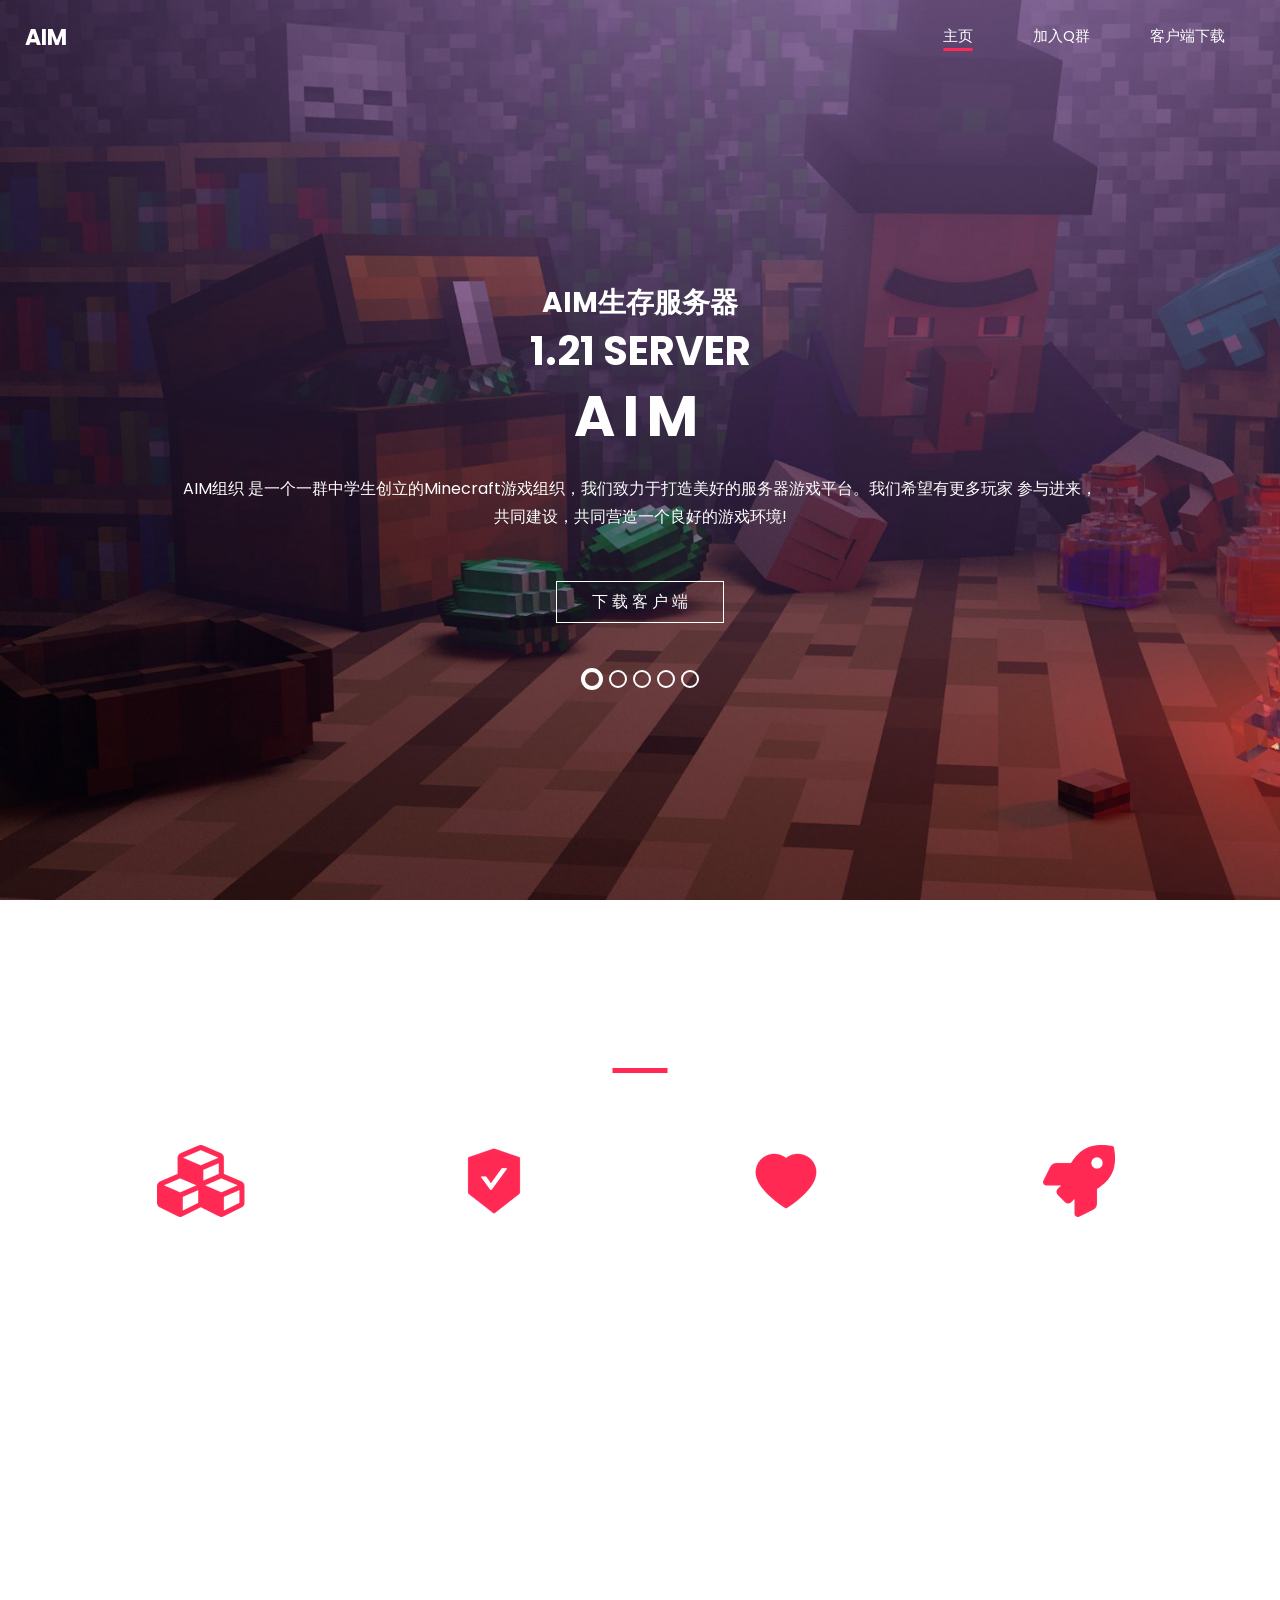
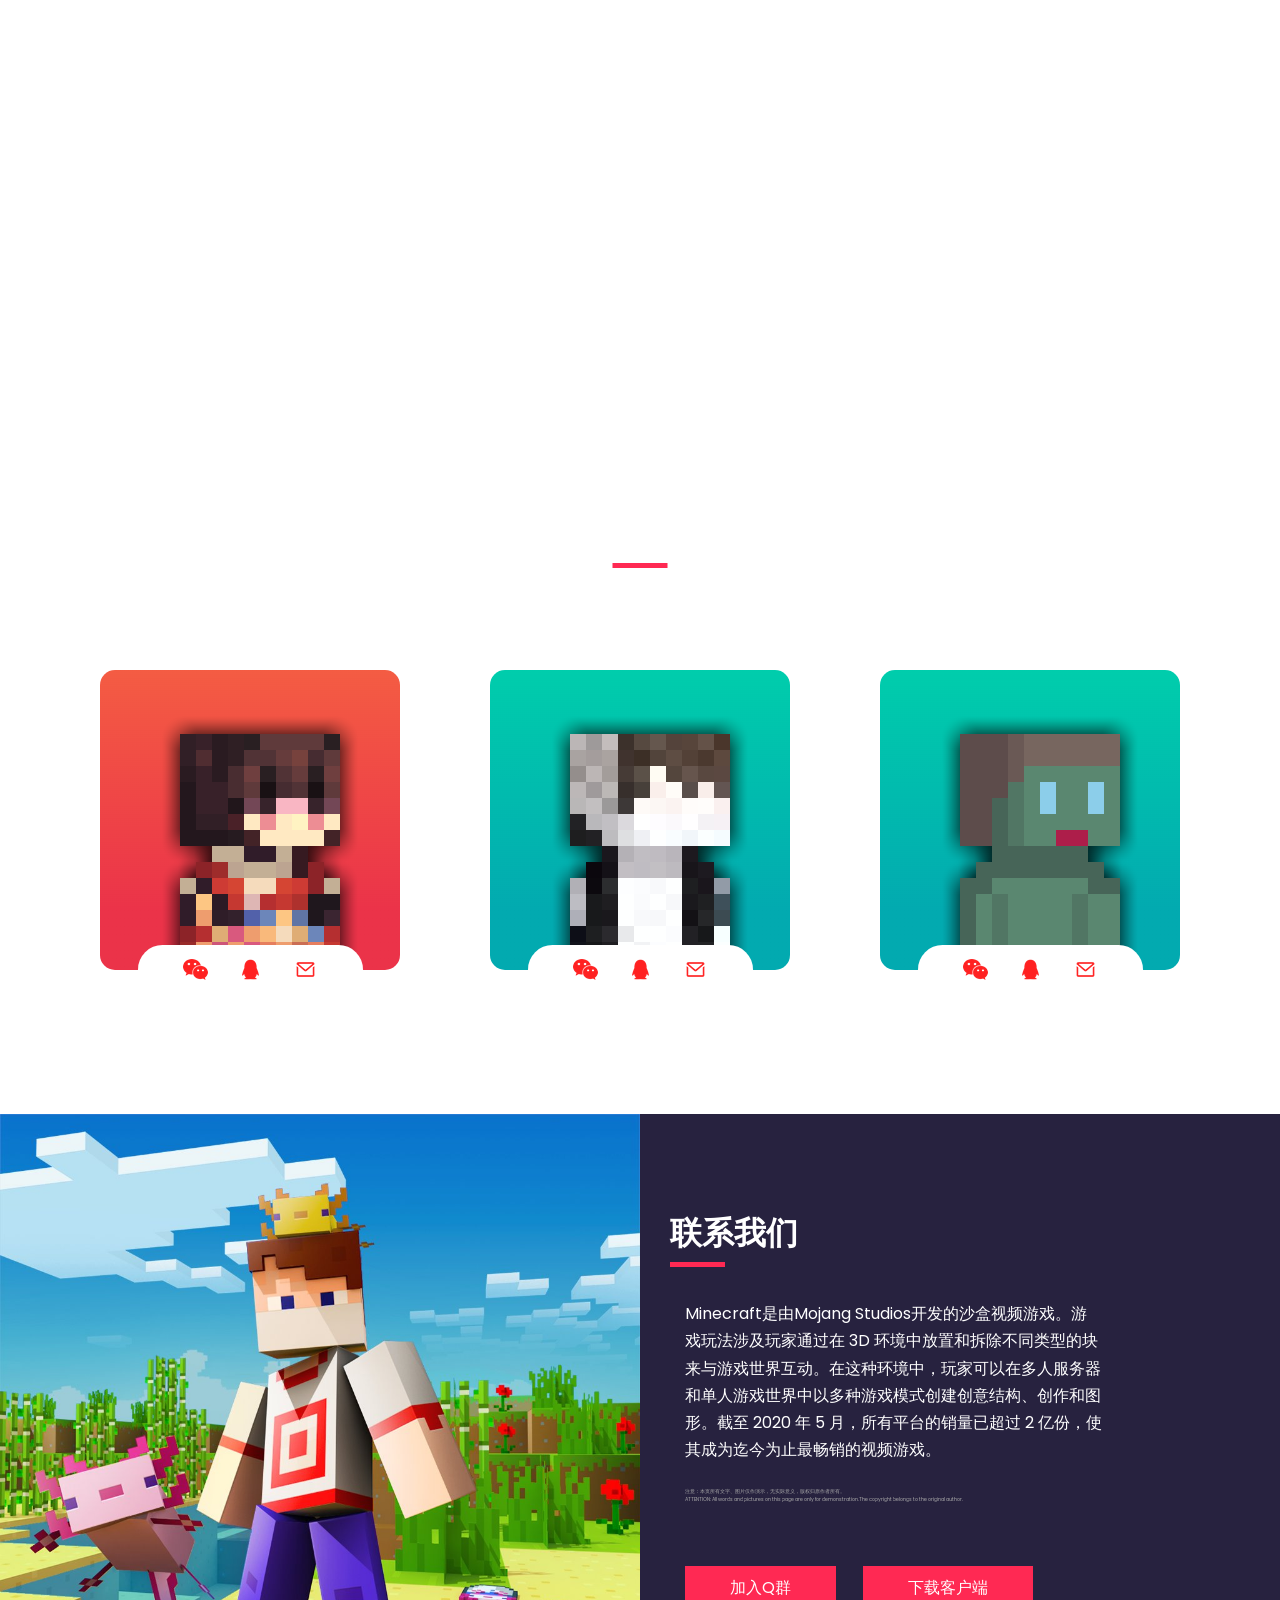
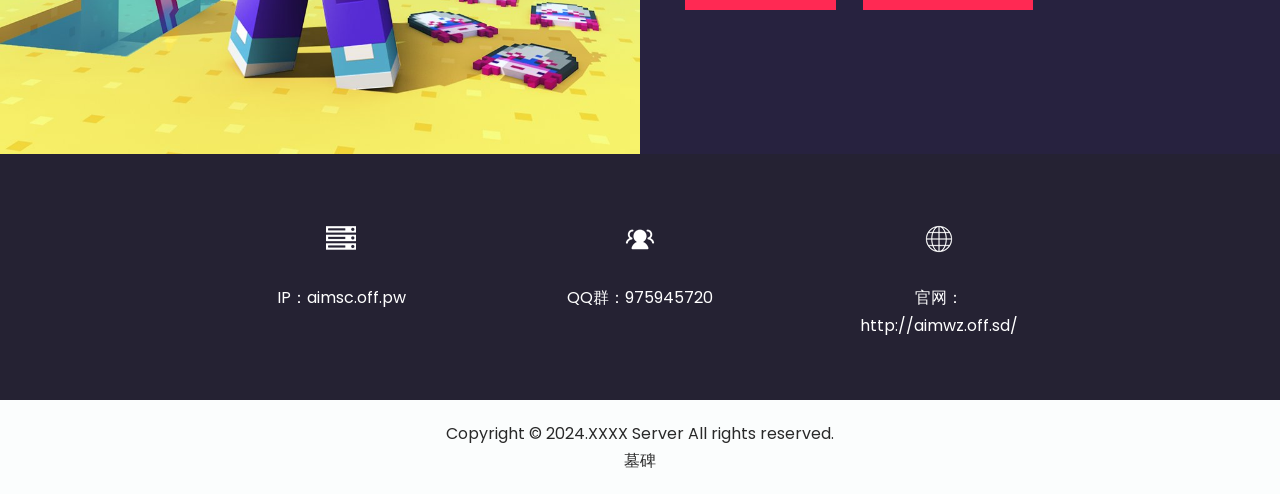
==== index.html @ c0ba76a2 "Add files via upload" ====
<!DOCTYPE html>
<html>
<head>
  <!-- Basic -->
  <meta charset="utf-8">
  <meta http-equiv="X-UA-Compatible" content="IE=edge">
  <!-- Mobile Metas -->
  <meta name="viewport" content="width=device-width, initial-scale=1, shrink-to-fit=no">
  <!-- Site Metas -->
  <meta name="keywords" content="我的世界,我的世界服务器,我的世界AIM网站">
  <meta name="author" content="MC Studio">

  <title>我的世界AIM服务器官网</title>

  <!-- slider stylesheet -->
  <link rel="stylesheet" type="text/css" href="static/css/owl.carousel.min.css">

  <!-- bootstrap core css -->
  <link rel="stylesheet" type="text/css" href="static/css/bootstrap.css">

  <!-- fonts style -->
  <link href="static/css/css.css" rel="stylesheet">
  <!-- Custom styles for this template -->
  <link href="static/css/style.css" rel="stylesheet">
  <!-- responsive style -->
  <link href="static/css/responsive.css" rel="stylesheet">
</head>

<body>
<div class="hero_area">
  <!-- header section strats -->
  <header class="header_section">
    <div class="container-fluid">
      <nav class="navbar navbar-expand-lg custom_nav-container">
        <a class="navbar-brand" href="#">
          <span> AIM </span>
        </a>
        <button class="navbar-toggler" type="button" data-toggle="collapse" data-target="#navbarSupportedContent" aria-controls="navbarSupportedContent" aria-expanded="false" aria-label="Toggle navigation">
          <span class="navbar-toggler-icon"></span>
        </button>

        <div class="collapse navbar-collapse" id="navbarSupportedContent">
          <div class="
                  d-flex
                  ml-auto
                  flex-column flex-lg-row
                  align-items-center
                ">
            <ul class="navbar-nav">
              <li class="nav-item active">
                <a class="nav-link" href="#">主页 <span class="sr-only">(current)</span></a>
              </li>
              <li class="nav-item">
                <a class="nav-link" href="#"> 加入Q群 </a>
              </li>

              <li class="nav-item">
                <a class="nav-link"> 客户端下载</a>
              </li>
            </ul>
          </div>
        </div>
      </nav>
    </div>
  </header>
  <!-- end header section -->
  <!-- slider section -->
  <section class="slider_section position-relative">
    <div id="carouselExampleIndicators" class="carousel slide" data-ride="carousel">
      <div class="carousel-inner">
        <div class="carousel-item active">
          <div class="container">
            <div class="col-lg-10 col-md-11 mx-auto">
              <div class="detail-box">
                <div>
                  <h3>AIM生存服务器</h3>
                  <h2>1.21 Server</h2>
                  <h1>AIM</h1>
                  <p>
                    AIM组织
                    是一个一群中学生创立的Minecraft游戏组织，我们致力于打造美好的服务器游戏平台。我们希望有更多玩家
                    参与进来，共同建设，共同营造一个良好的游戏环境!
                  </p>
                  <div class="">
                    <a href="./config.php">下 载 客 户 端</a>
                  </div>
                </div>
              </div>
            </div>
          </div>
        </div>
        <div class="carousel-item">
          <div class="container">
            <div class="col-lg-10 col-md-11 mx-auto">
              <div class="detail-box">
                <div>
                  <h3>Minecraft</h3>
                  <h2>1.8-1.17 Server</h2>
                  <h1>MC</h1>
                  <p>
                    Minecraft这个名字的意思是“采矿业”或“采矿贸易”，最初让玩家扮演中世纪幻想世界中的职业采矿大师的角色。
                    游戏编程的第一天有洞穴，工作名称是“洞穴游戏”，不久之后Minecraft这个名字就出现了。
                  </p>
                  <div class="">
                    <a href="#">MC.MOJABG.COM:25565</a>
                  </div>
                </div>
              </div>
            </div>
          </div>
        </div>
        <div class="carousel-item">
          <div class="container">
            <div class="col-lg-10 col-md-11 mx-auto">
              <div class="detail-box">
                <div>
                  <h3>Minecraft</h3>
                  <h2>1.8-1.17 Server</h2>
                  <h1>MC</h1>
                  <p>
                    Minecraft
                    是一款关于采矿和收集原材料以及创建和建造自己的建筑物的游戏。Minecraft
                    的特别之处在于整个 3D
                    景观由立方体块组成。玩家可以拆除这些积木，并从中制作工具和许多其他东西，然后他可以从中建造他能够想象出的所有建筑。
                  </p>
                  <div class="">
                    <a href="#">加 入 Q 群</a>
                  </div>
                </div>
              </div>
            </div>
          </div>
        </div>
        <div class="carousel-item">
          <div class="container">
            <div class="col-lg-10 col-md-11 mx-auto">
              <div class="detail-box">
                <div>
                  <h3>Minecraft</h3>
                  <h2>1.8-1.17 Server</h2>
                  <h1>MC</h1>
                  <p>
                    Minecraft
                    是一款关于采矿和收集原材料以及创建和建造自己的建筑物的游戏。Minecraft
                    的特别之处在于整个 3D
                    景观由立方体块组成。玩家可以拆除这些积木，并从中制作工具和许多其他东西，然后他可以从中建造他能够想象出的所有建筑。
                  </p>
                  <div class="">
                    <a href="#">下 载 客 户 端</a>
                  </div>
                </div>
              </div>
            </div>
          </div>
        </div>
        <div class="carousel-item">
          <div class="container">
            <div class="col-lg-10 col-md-11 mx-auto">
              <div class="detail-box">
                <div>
                  <h3>Minecraft</h3>
                  <h2>1.8-1.17 Server</h2>
                  <h1>MC</h1>
                  <p>
                    Minecraft
                    是一款关于采矿和收集原材料以及创建和建造自己的建筑物的游戏。Minecraft
                    的特别之处在于整个 3D
                    景观由立方体块组成。玩家可以拆除这些积木，并从中制作工具和许多其他东西，然后他可以从中建造他能够想象出的所有建筑。
                  </p>
                  <div class="">
                    <a href="#">下 载 客 户 端</a>
                  </div>
                </div>
              </div>
            </div>
          </div>
        </div>
      </div>
      <ol class="carousel-indicators">
        <li data-target="#carouselExampleIndicators" data-slide-to="0" class="active"></li>
        <li data-target="#carouselExampleIndicators" data-slide-to="1"></li>
        <li data-target="#carouselExampleIndicators" data-slide-to="2"></li>
        <li data-target="#carouselExampleIndicators" data-slide-to="3"></li>
        <li data-target="#carouselExampleIndicators" data-slide-to="4"></li>
      </ol>
    </div>
  </section>
  <!-- end slider section -->
</div>

<!-- Us section -->

<section class="us_section layout_padding">
  <div class="container">
    <div class="heading_container">
      <h2>为什么选择AIM</h2>
    </div>

    <div class="us_container">
      <div class="row">
        <div class="col-lg-3 col-md-6">
          <div class="box">
            <div class="img-box">
              <img src="static/picture/u-1.png" alt="">
            </div>
            <div class="detail-box">
              <h5>超多玩法</h5>
              <p>
                Minecraft
                通过启动器启动，您必须在登录屏幕中在线登录才能检查注册。如果您愿意，将来也可以离线玩游戏。
              </p>
            </div>
          </div>
        </div>
        <div class="col-lg-3 col-md-6">
          <div class="box">
            <div class="img-box">
              <img src="static/picture/u-4.png" alt="">
            </div>
            <div class="detail-box">
              <h5>安全稳定</h5>
              <p>
                您可以选择单人游戏和多人游戏。基本上没有区别，除了在单人游戏中，您在存储在自己计算机上的世界中独自玩游戏。
              </p>
            </div>
          </div>
        </div>
        <div class="col-lg-3 col-md-6">
          <div class="box">
            <div class="img-box">
              <img src="static/picture/u-2.png" alt="">
            </div>
            <div class="detail-box">
              <h5>热心管理</h5>
              <p>
                在我的世界控制的玩家通过一个三维世界。您可以控制它转动的方向，还可以在创造模式下跳跃、游泳甚至飞行。
              </p>
            </div>
          </div>
        </div>
        <div class="col-lg-3 col-md-6">
          <div class="box">
            <div class="img-box">
              <img src="static/picture/u-3.png" alt="">
            </div>
            <div class="detail-box">
              <h5>极速体验</h5>
              <p>
                除了剑还可以箭和弓用来战斗。这些适合远距离攻击怪物。这特别推荐给苦力怕，因为它没有机会爆炸。但也可以向它扔雪球；
              </p>
            </div>
          </div>
        </div>
      </div>
    </div>
  </div>
</section>

<!-- end us section -->

<!-- heathy section -->

<section class="heathy_section layout_padding">
  <div class="container">
    <div class="row">
      <div class="col-md-12 mx-auto">
        <div class="detail-box">
          <h2>我的世界——诚意之作</h2>
          <p>
            Minecraft Realms是Mojang的全球可用服务器产品。Minecraft
            的制造商以此名称[1]提供付费的公共多人服务器。一个游戏世界存在Realm（=帝国或王国），与
            Minecraft 的原始幻想概念相匹配。Realms
            是一种能够快速轻松地与朋友一起玩 Minecraft
            的方式，而无需担心安装、保护和维护服务器。与每个人都可以访问的许多免费的公共多人游戏服务器相比，只有在服务器所有者的邀请下，您才能在服务器中玩游戏。
          </p>
          <div class="btn-box">
            <a href="#"> 下载客户端 </a>
          </div>
        </div>
      </div>
    </div>
  </div>
</section>

<!-- end heathy section -->

<!-- trainer section -->

<section class="trainer_section layout_padding">
  <div class="container">
    <div class="heading_container">
      <h2>我们的团队</h2>
      <!-- 此处您也可以选择展示自己服务器的图片。用途全由您决定 -->
    </div>
    <div class="row">
      <div class="col-lg-4 col-md-6 mx-auto">
        <div class="box">
          <div class="name">
            <h5>fwqfzqaz(服主）</h5>
          </div>
          <div class="img-box">
            <img src="static/picture/t1.png" alt="">
          </div>
          <div class="social_box">
            <a href="#">
              <img src="static/picture/wechat.png" alt="">
            </a>
            <a href="#">
              <img src="static/picture/QQ.png" alt="">
            </a>
            <a href="#">
              <img src="static/picture/email.png" alt="">
            </a>
          </div>
        </div>
      </div>
      <div class="col-lg-4 col-md-6 mx-auto">
        <div class="box">
          <div class="name">
            <h5>ppppp6503(技术人员）</h5>
          </div>
          <div class="img-box">
            <img src="static/picture/t2.png" alt="">
          </div>
          <div class="social_box">
            <a href="#">
              <img src="static/picture/wechat.png" alt="">
            </a>
            <a href="#">
              <img src="static/picture/QQ.png" alt="">
            </a>
            <a href="#">
              <img src="static/picture/email.png" alt="">
            </a>
          </div>
        </div>
      </div>
      <div class="col-lg-4 col-md-6 mx-auto">
        <div class="box">
          <div class="name">
            <h5>Alex</h5>
          </div>
          <div class="img-box">
            <img src="static/picture/t3.png" alt="">
          </div>
          <div class="social_box">
            <a href="#">
              <img src="static/picture/wechat.png" alt="">
            </a>
            <a href="#">
              <img src="static/picture/QQ.png" alt="">
            </a>
            <a href="#">
              <img src="static/picture/email.png" alt="">
            </a>
          </div>
        </div>
      </div>
    </div>
  </div>
</section>

<!-- end trainer section -->

<!-- contact section -->

<section class="contact_section">
  <div class="container-fluid">
    <div class="row">
      <div class="col-md-6 px-0">
        <div class="img-box">
          <img src="static/picture/contact-img.jpg" alt="">
        </div>
      </div>
      <div class="col-lg-5 col-md-6">
        <div class="form_container pr-0 pr-lg-5 mr-0 mr-lg-2">
          <div class="heading_container">
            <h2>联系我们</h2>
          </div>
          <div class="contact_box">
            <p>
              Minecraft是由Mojang
              Studios开发的沙盒视频游戏。游戏玩法涉及玩家通过在 3D
              环境中放置和拆除不同类型的块来与游戏世界互动。在这种环境中，玩家可以在多人服务器和单人游戏世界中以多种游戏模式创建创意结构、创作和图形。截至
              2020 年 5 月，所有平台的销量已超过 2
              亿份，使其成为迄今为止最畅销的视频游戏。
            </p>
            <p class="announce">
              <br>注意：本页所有文字、图片仅作演示，无实际意义，版权归原作者所有。<br>
              ATTENTION: All words and pictures on this page are only for
              demonstration.The copyright belongs to the original author.
            </p>
            <a href="javascript:;" target="_blank"><button>加入Q群</button></a>
            <a href="#" target="_blank"><button>下载客户端</button></a>
          </div>
        </div>
      </div>
    </div>
  </div>
</section>

<!-- end contact section -->

<!-- info section -->
<section class="info_section layout_padding2">
  <div class="container">
    <div class="info_items">
      <a href="#">
        <div class="item">
          <div class="img-box box-1"></div>
          <div class="detail-box">
            <p>IP：aimsc.off.pw</p>
          </div>
        </div>
      </a>
      <a href="#">
        <div class="item">
          <div class="img-box box-2"></div>
          <div class="detail-box">
            <p>QQ群：975945720</p>
          </div>
        </div>
      </a>
      <a href="#">
        <div class="item">
          <div class="img-box box-3"></div>
          <div class="detail-box">
            <p>官网：http://aimwz.off.sd/</p>
          </div>
        </div>
      </a>
    </div>
  </div>
</section>

<!-- end info_section -->

<!-- footer section -->
<footer class="container-fluid footer_section">
  <p>
    Copyright &copy; 2024.XXXX Server All rights reserved.
  </p>
  <p>
    <a href="jj.html">墓碑</a>
  </p>
</footer>
<!-- footer section -->



</body>
</html>
---- static/css/css.css ----
/* devanagari */
@font-face {
  font-family: 'Poppins';
  font-style: normal;
  font-weight: 400;
  font-display: swap;
  src: url(../font/pxiEyp8kv8JHgFVrJJbecmNE.woff2) format('woff2');
  unicode-range: U+0900-097F, U+1CD0-1CF6, U+1CF8-1CF9, U+200C-200D, U+20A8, U+20B9, U+25CC, U+A830-A839, U+A8E0-A8FB;
}
/* latin-ext */
@font-face {
  font-family: 'Poppins';
  font-style: normal;
  font-weight: 400;
  font-display: swap;
  src: url(../font/pxiEyp8kv8JHgFVrJJnecmNE.woff2) format('woff2');
  unicode-range: U+0100-024F, U+0259, U+1E00-1EFF, U+2020, U+20A0-20AB, U+20AD-20CF, U+2113, U+2C60-2C7F, U+A720-A7FF;
}
/* latin */
@font-face {
  font-family: 'Poppins';
  font-style: normal;
  font-weight: 400;
  font-display: swap;
  src: url(../font/pxiEyp8kv8JHgFVrJJfecg.woff2) format('woff2');
  unicode-range: U+0000-00FF, U+0131, U+0152-0153, U+02BB-02BC, U+02C6, U+02DA, U+02DC, U+2000-206F, U+2074, U+20AC, U+2122, U+2191, U+2193, U+2212, U+2215, U+FEFF, U+FFFD;
}
/* devanagari */
@font-face {
  font-family: 'Poppins';
  font-style: normal;
  font-weight: 600;
  font-display: swap;
  src: url(../font/pxiByp8kv8JHgFVrLEj6Z11lFc-K.woff2) format('woff2');
  unicode-range: U+0900-097F, U+1CD0-1CF6, U+1CF8-1CF9, U+200C-200D, U+20A8, U+20B9, U+25CC, U+A830-A839, U+A8E0-A8FB;
}
/* latin-ext */
@font-face {
  font-family: 'Poppins';
  font-style: normal;
  font-weight: 600;
  font-display: swap;
  src: url(../font/pxiByp8kv8JHgFVrLEj6Z1JlFc-K.woff2) format('woff2');
  unicode-range: U+0100-024F, U+0259, U+1E00-1EFF, U+2020, U+20A0-20AB, U+20AD-20CF, U+2113, U+2C60-2C7F, U+A720-A7FF;
}
/* latin */
@font-face {
  font-family: 'Poppins';
  font-style: normal;
  font-weight: 600;
  font-display: swap;
  src: url(../font/pxiByp8kv8JHgFVrLEj6Z1xlFQ.woff2) format('woff2');
  unicode-range: U+0000-00FF, U+0131, U+0152-0153, U+02BB-02BC, U+02C6, U+02DA, U+02DC, U+2000-206F, U+2074, U+20AC, U+2122, U+2191, U+2193, U+2212, U+2215, U+FEFF, U+FFFD;
}
/* devanagari */
@font-face {
  font-family: 'Poppins';
  font-style: normal;
  font-weight: 700;
  font-display: swap;
  src: url(../font/pxiByp8kv8JHgFVrLCz7Z11lFc-K.woff2) format('woff2');
  unicode-range: U+0900-097F, U+1CD0-1CF6, U+1CF8-1CF9, U+200C-200D, U+20A8, U+20B9, U+25CC, U+A830-A839, U+A8E0-A8FB;
}
/* latin-ext */
@font-face {
  font-family: 'Poppins';
  font-style: normal;
  font-weight: 700;
  font-display: swap;
  src: url(../font/pxiByp8kv8JHgFVrLCz7Z1JlFc-K.woff2) format('woff2');
  unicode-range: U+0100-024F, U+0259, U+1E00-1EFF, U+2020, U+20A0-20AB, U+20AD-20CF, U+2113, U+2C60-2C7F, U+A720-A7FF;
}
/* latin */
@font-face {
  font-family: 'Poppins';
  font-style: normal;
  font-weight: 700;
  font-display: swap;
  src: url(../font/pxiByp8kv8JHgFVrLCz7Z1xlFQ.woff2) format('woff2');
  unicode-range: U+0000-00FF, U+0131, U+0152-0153, U+02BB-02BC, U+02C6, U+02DA, U+02DC, U+2000-206F, U+2074, U+20AC, U+2122, U+2191, U+2193, U+2212, U+2215, U+FEFF, U+FFFD;
}
---- static/css/style.css ----
body {
  font-family: "Poppins", sans-serif;
  color: #000000;
  background-color: #ffffff;
}

.layout_padding {
  padding-top: 120px;
  padding-bottom: 120px;
}

.layout_padding2 {
  padding-top: 45px;
  padding-bottom: 45px;
}

.layout_padding2-top {
  padding-top: 45px;
}

.layout_padding2-bottom {
  padding-bottom: 45px;
}

.layout_padding-top {
  padding-top: 120px;
}

.layout_padding-bottom {
  padding-bottom: 120px;
}

.heading_container {
  display: -webkit-box;
  display: -ms-flexbox;
  display: flex;
  -webkit-box-pack: center;
  -ms-flex-pack: center;
  justify-content: center;
  text-align: center;
}

.heading_container h2 {
  font-weight: bold;
  position: relative;
  padding-bottom: 15px;
  text-transform: uppercase;
}

.heading_container h2::before {
  content: "";
  position: absolute;
  bottom: 0;
  left: 50%;
  width: 55px;
  height: 5px;
  background-color: #ff2953;
  -webkit-transform: translateX(-50%);
  transform: translateX(-50%);
}

/*header section*/
.hero_area {
  height: 100vh;
  display: -webkit-box;
  display: -ms-flexbox;
  display: flex;
  -webkit-box-orient: vertical;
  -webkit-box-direction: normal;
  -ms-flex-direction: column;
  flex-direction: column;
  background-image: url(../image/hero-bg.jpg);
  background-size: cover;
  background-attachment: fixed;
}

.sub_page .hero_area {
  height: auto;
}

.sub_page .who_section.layout_padding {
  padding-top: 0;
}

.hero_area.sub_pages {
  height: auto;
}

.header_section .container-fluid {
  padding-right: 25px;
  padding-left: 25px;
}

.header_section .nav_container {
  margin: 0 auto;
}

.custom_nav-container.navbar-expand-lg .navbar-nav .nav-item .nav-link {
  margin: 10px 30px;
  padding: 0;
  padding-bottom: 3px;
  color: #ffffff;
  text-align: center;
  position: relative;
  text-transform: uppercase;
  font-size: 15px;
}

.custom_nav-container.navbar-expand-lg .navbar-nav .nav-item .nav-link::after {
  display: none;
  content: "";
  position: absolute;
  left: 0;
  bottom: 0;
  width: 100%;
  height: 3px;
  border-radius: 5px;
  background-color: #ffffff;
}

.custom_nav-container.navbar-expand-lg .navbar-nav .nav-item.active a::after,
.custom_nav-container.navbar-expand-lg .navbar-nav .nav-item:hover a::after {
  display: block;
  background-color: #ff2953;
}

a,
a:hover,
a:focus {
  text-decoration: none;
}

a:hover,
a:focus {
  color: initial;
}

.btn,
.btn:focus {
  outline: none !important;
  -webkit-box-shadow: none;
  box-shadow: none;
}

.user_option {
  display: -webkit-box;
  display: -ms-flexbox;
  display: flex;
  -webkit-box-align: center;
  -ms-flex-align: center;
  align-items: center;
}

.user_option a {
  color: #ffffff;
  margin: 10px 30px;
}

.custom_nav-container .nav_search-btn {
  background-image: url(../image/search-icon.png);
  background-size: 22px;
  background-repeat: no-repeat;
  background-position-y: 7px;
  width: 35px;
  height: 35px;
  padding: 0;
  border: none;
}

.navbar-brand {
  display: -webkit-box;
  display: -ms-flexbox;
  display: flex;
  -webkit-box-align: center;
  -ms-flex-align: center;
  align-items: center;
  position: relative;
}

.navbar-brand span {
  font-size: 22px;
  text-transform: uppercase;
  font-weight: bold;
  color: #ffffff;
  position: relative;
  z-index: 3;
}

.custom_nav-container {
  z-index: 99999;
  padding: 15px 0;
}

.custom_nav-container .navbar-toggler {
  outline: none;
}

.custom_nav-container .navbar-toggler .navbar-toggler-icon {
  background-image: url(../image/menu.png);
  background-size: 55px;
}

/*end header section*/
.slider_section {
  -webkit-box-flex: 1;
  -ms-flex: 1;
  flex: 1;
  display: -webkit-box;
  display: -ms-flexbox;
  display: flex;
  -webkit-box-align: center;
  -ms-flex-align: center;
  align-items: center;
  color: #ffffff;
}

.slider_section #carouselExampleIndicators {
  width: 100%;
}

.slider_section .row {
  -webkit-box-align: center;
  -ms-flex-align: center;
  align-items: center;
}

.slider_section .box {
  margin: 125px 0;
}

.slider_section .detail-box {
  text-align: center;
}

.slider_section .detail-box h1,
.slider_section .detail-box h2,
.slider_section .detail-box h3 {
  text-transform: uppercase;
  font-weight: bold;
}

.slider_section .detail-box h2 {
  font-size: 2.5rem;
}

.slider_section .detail-box h1 {
  font-size: 3.5rem;
  font-weight: bold;
  letter-spacing: 0.5rem;
}

.slider_section .detail-box p {
  margin-top: 25px;
}

.slider_section .detail-box a {
  display: inline-block;
  padding: 8px 35px;
  background-color: transparent;
  border: 1.5px solid #ffffff;
  color: #ffffff;
  border-radius: 0px;
  -webkit-transition: -webkit-transform 0.3s;
  transition: -webkit-transform 0.3s;
  transition: transform 0.3s;
  transition: transform 0.3s, -webkit-transform 0.3s;
  text-transform: uppercase;
  margin-top: 35px;
}

.slider_section .detail-box a:hover {
  background-color: #ffffff;
  color: #000000;
}

.slider_section #carouselExampleIndicators .carousel-indicators {
  position: unset;
  margin: 0;
  margin-top: 45px;
  -webkit-box-align: center;
  -ms-flex-align: center;
  align-items: center;
}

.slider_section #carouselExampleIndicators .carousel-indicators li {
  width: 14px;
  height: 14px;
  background-color: transparent;
  border: 2px solid #ffffff;
  border-radius: 100%;
  opacity: 1;
}

.slider_section #carouselExampleIndicators .carousel-indicators li.active {
  border: 4px solid #ffffff;
}

.us_section {
  background-image: url(../image/us-bg.jpg);
  background-size: cover;
  background-attachment: fixed;
  color: #ffffff;
}

.us_section .us_container {
  padding-top: 25px;
}

.us_section .us_container .box {
  display: -webkit-box;
  display: -ms-flexbox;
  display: flex;
  -webkit-box-orient: vertical;
  -webkit-box-direction: normal;
  -ms-flex-direction: column;
  flex-direction: column;
  -webkit-box-align: center;
  -ms-flex-align: center;
  align-items: center;
  text-align: center;
  margin: 25px 10px 0 10px;
}

.us_section .us_container .box .img-box {
  height: 100px;
  display: -webkit-box;
  display: -ms-flexbox;
  display: flex;
  -webkit-box-align: center;
  -ms-flex-align: center;
  align-items: center;
  -webkit-box-pack: center;
  -ms-flex-pack: center;
  justify-content: center;
}

.us_section .us_container .box .img-box img {
  max-width: 100%;
}

.us_section .us_container .box .detail-box h5 {
  font-weight: bold;
}

.heathy_section {
  background-image: url(../image/healthy-bg.jpg);
  background-size: cover;
  background-attachment: fixed;
  color: #ffffff;
  text-align: center;
}

.heathy_section h2 {
  font-weight: bold;
}

.heathy_section p {
  margin-top: 35px;
  line-height: 1.8;
}

.heathy_section .btn-box {
  display: -webkit-box;
  display: -ms-flexbox;
  display: flex;
  -webkit-box-pack: center;
  -ms-flex-pack: center;
  justify-content: center;
  margin-top: 45px;
}

.heathy_section .btn-box a {
  display: inline-block;
  padding: 8px 35px;
  background-color: transparent;
  border: 1.5px solid #ffffff;
  color: #ffffff;
  border-radius: 0;
  -webkit-transition: -webkit-transform 0.3s;
  transition: -webkit-transform 0.3s;
  transition: transform 0.3s;
  transition: transform 0.3s, -webkit-transform 0.3s;
  text-transform: uppercase;
}

.heathy_section .btn-box a:hover {
  background-color: #ffffff;
  color: #000000;
}

.trainer_section {
  background-image: url(../image/trainer-bg.jpg);
  background-size: cover;
  background-attachment: fixed;
  color: #ffffff;
}

.trainer_section .box {
  margin-top: 55px;
  display: -webkit-box;
  display: -ms-flexbox;
  display: flex;
  -webkit-box-orient: vertical;
  -webkit-box-direction: normal;
  -ms-flex-direction: column;
  flex-direction: column;
  -webkit-box-align: center;
  -ms-flex-align: center;
  align-items: center;
  text-align: center;
}

.trainer_section .box .name h5 {
  font-weight: bold;
  margin-bottom: 15px;
}

.trainer_section .box .img-box {
  border-radius: 15px;
  overflow: hidden;
}

.trainer_section .box .img-box img {
  width: 100%;
}

.trainer_section .box .social_box {
  display: -webkit-box;
  display: -ms-flexbox;
  display: flex;
  -webkit-box-pack: justify;
  -ms-flex-pack: justify;
  justify-content: space-between;
  width: 225px;
  padding: 12px 45px;
  background-color: #ffffff;
  border-radius: 50px;
  margin-top: -25px;
}

.contact_section {
  position: relative;
  background-color: #27223f;
  color: #ffffff;
}

.contact_section .heading_container {
  -webkit-box-pack: start;
  -ms-flex-pack: start;
  justify-content: start;
}

.contact_section .heading_container h2::before {
  text-align: left;
  left: 0;
  -webkit-transform: none;
  transform: none;
}

.contact_section .row {
  -webkit-box-align: center;
  -ms-flex-align: center;
  align-items: center;
}

.contact_section .img-box img {
  width: 100%;
}

.contact_section .form_container {
  padding: 45px 0 45px 15px;
}

.contact_box {
  padding: 25px 0 45px 15px;
}

.contact_section input {
  width: 100%;
  border: none;
  background-color: #ffffff;
  outline: none;
  color: #000000;
  margin-top: 25px;
  padding: 12px;
}

.contact_section input::-webkit-input-placeholder {
  color: #2a2a2c;
}

.contact_section input:-ms-input-placeholder {
  color: #2a2a2c;
}

.contact_section input::-ms-input-placeholder {
  color: #2a2a2c;
}

.contact_section input::placeholder {
  color: #2a2a2c;
}

.contact_section input.message-box {
  padding: 45px 12px;
}

.contact_section button {
  padding: 10px 45px;
  outline: none;
  border: none;
  color: #ffffff;
  background: #ff2953;
  margin: 45px 23px 0 auto;
  text-transform: uppercase;
}

.info_section {
  background-color: #252233;
}

.info_items {
  width: 70%;
  margin: 0 auto;
  display: -webkit-box;
  display: -ms-flexbox;
  display: flex;
  -webkit-box-pack: justify;
  -ms-flex-pack: justify;
  justify-content: space-between;
}

.info_items .item {
  width: 200px;
  display: -webkit-box;
  display: -ms-flexbox;
  display: flex;
  -webkit-box-orient: vertical;
  -webkit-box-direction: normal;
  -ms-flex-direction: column;
  flex-direction: column;
  -webkit-box-align: center;
  -ms-flex-align: center;
  align-items: center;
  text-align: center;
}

.info_items .item .img-box {
  width: 80px;
  height: 80px;
  border-radius: 100%;
  background-repeat: no-repeat;
  background-position: center;
}

.info_items .item .detail-box {
  margin-top: 5px;
  color: #fff;
}

.info_items {
  position: relative;
}

.info_items a {
  position: relative;
}

.info_items .item .img-box.box-1 {
  background-image: url(../image/server.png);
}

.info_items .item .img-box.box-2 {
  background-image: url(../image/group_fill.png);
}

.info_items .item .img-box.box-3 {
  background-image: url(../image/Web.png);
}

/* footer section*/
.footer_section {
  background-color: #fbfdfd;
  padding: 20px;
  font-weight: 500;
}

.footer_section p {
  color: #292929;
  margin: 0;
  text-align: center;
}

.announce {
  color: #a9a9a9;
  font-size: 5px;
}

.footer_section a {
  color: #292929;
}

/* end footer section*/
/*# sourceMappingURL=style.css.map */
---- static/css/responsive.css ----
@media (max-width: 1120px) {}

@media (max-width: 992px) {
    .hero_area {
        height: auto;
    }

    .custom_nav-container .nav_search-btn {
        background-position: center;
        margin-top: 10px;
    }

    .slider_section {
        padding-top: 45px;
        padding-bottom: 75px;
    }

    .info_items {
        width: 100%;
    }
}

@media (max-width: 768px) {
    .contact_section .form_container {
        padding: 45px 0;
    }

    .info_items {
        flex-direction: column;
        align-items: center;
    }

    .contact_section .heading_container {
        justify-content: center;
    }

    .contact_section .heading_container h2::before {
        left: 50%;
        transform: translateX(-50%);
    }

    .contact_section button {
        margin: 45px auto 0 auto;
    }
}


@media (max-width: 576px) {
    .slider_section .detail-box h1 {
        font-size: 3rem;
    }
}

@media (max-width: 480px) {}

@media (max-width: 420px) {
    .slider_section .detail-box h1 {
        letter-spacing: .3rem;
    }
}

@media (max-width: 360px) {}

@media (min-width: 1200px) {
    .container {
        max-width: 1170px;
    }
}
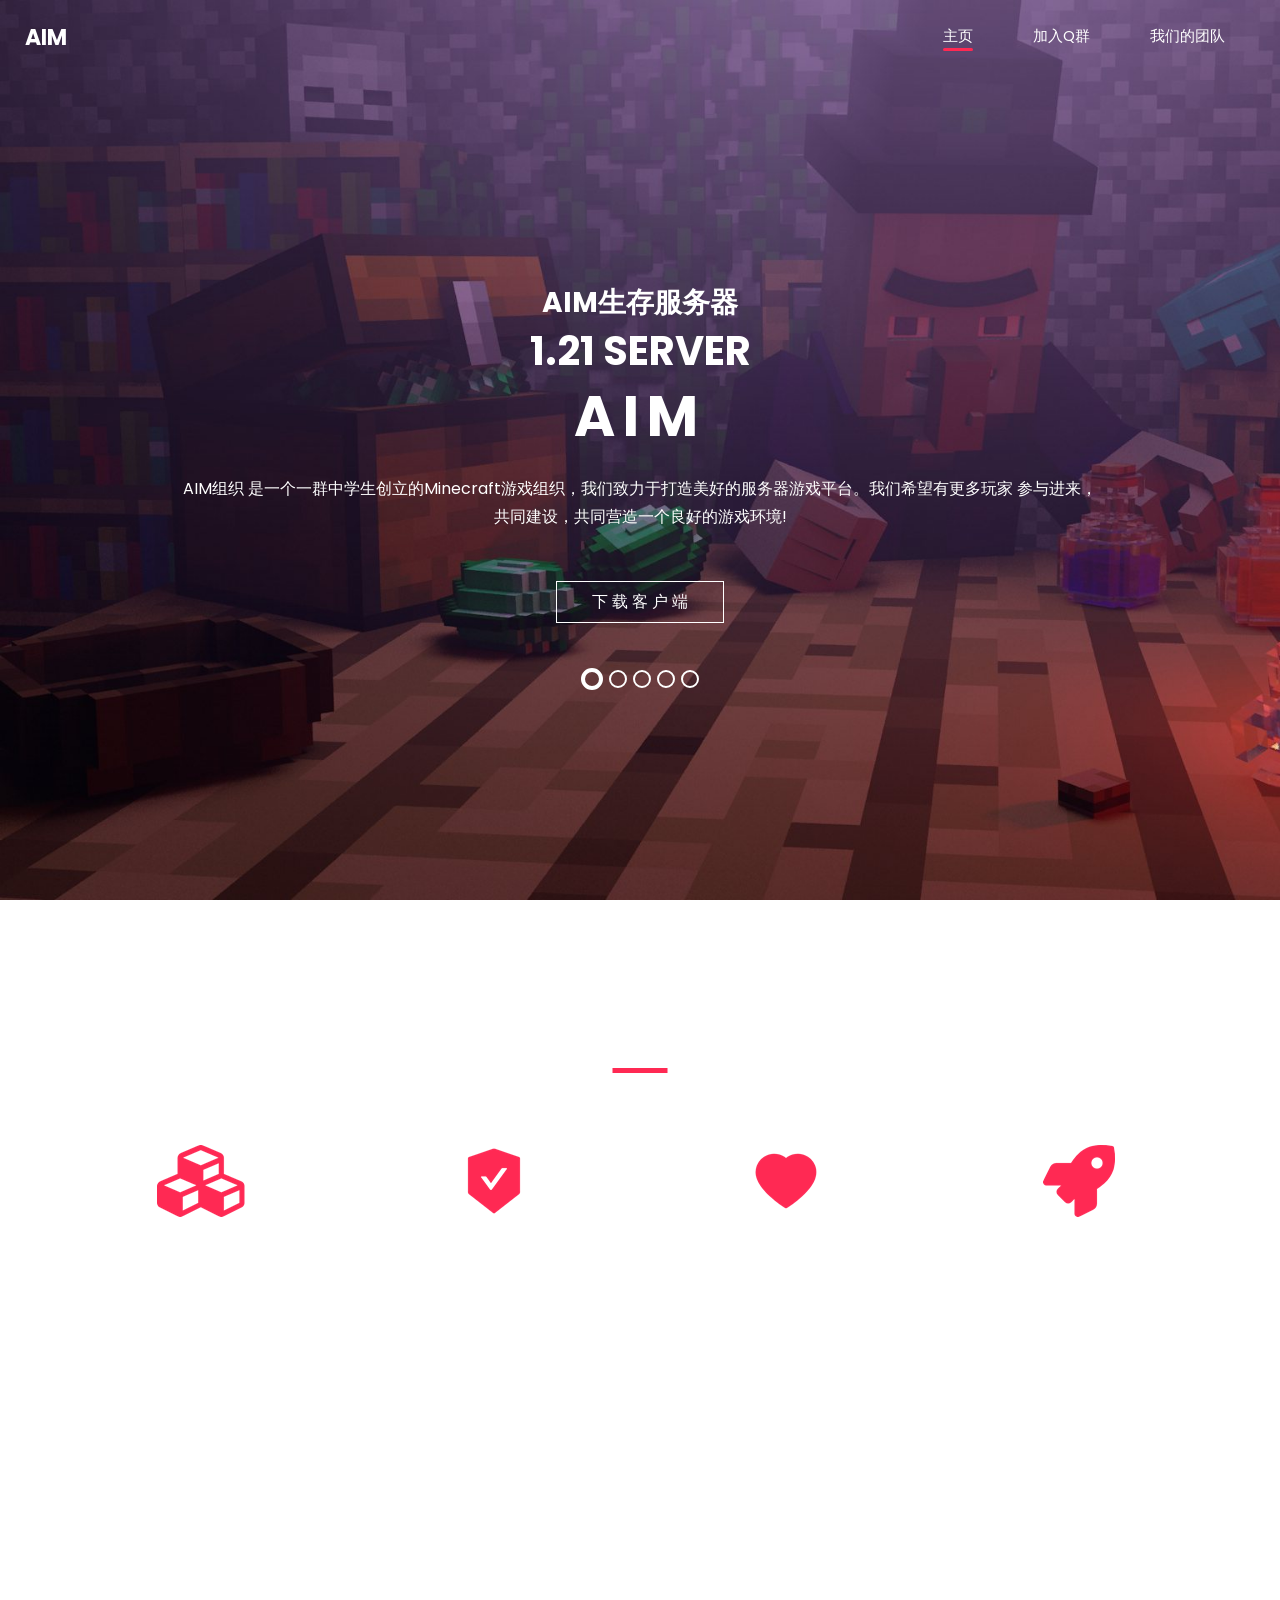
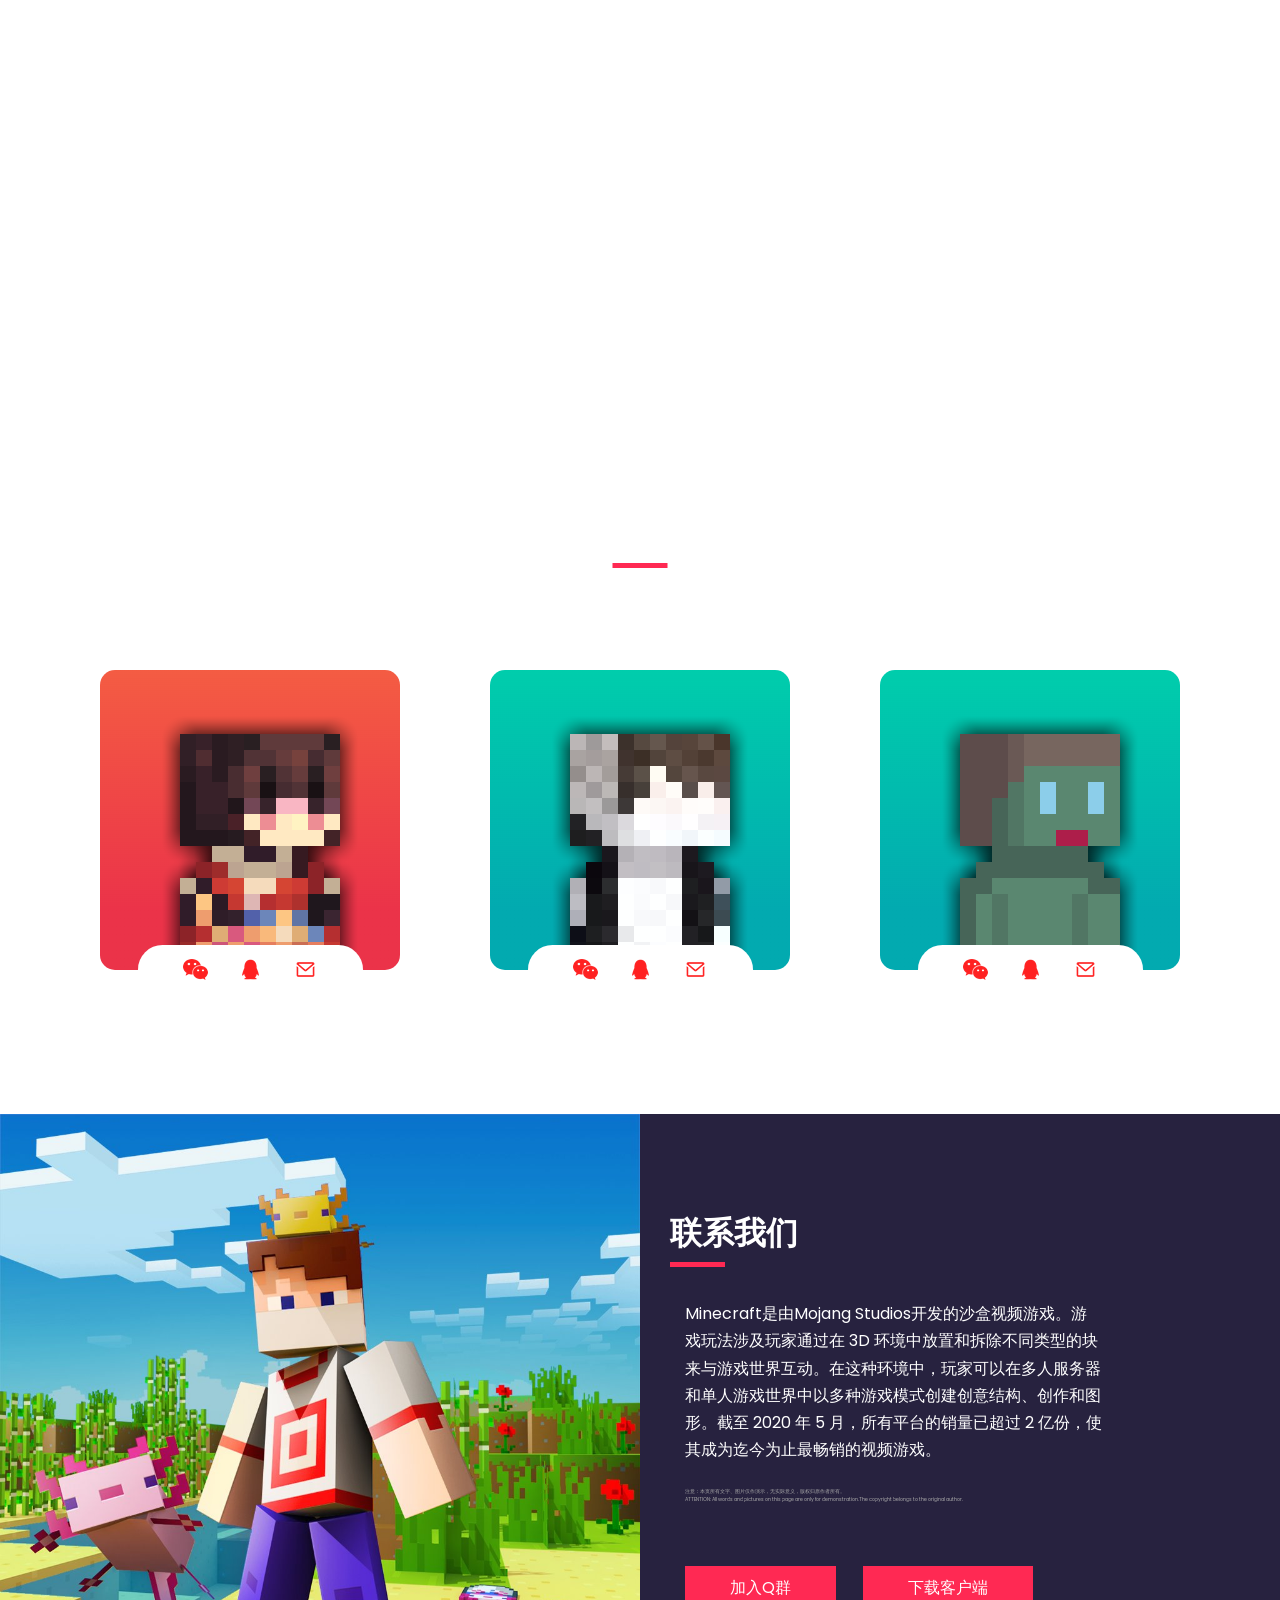
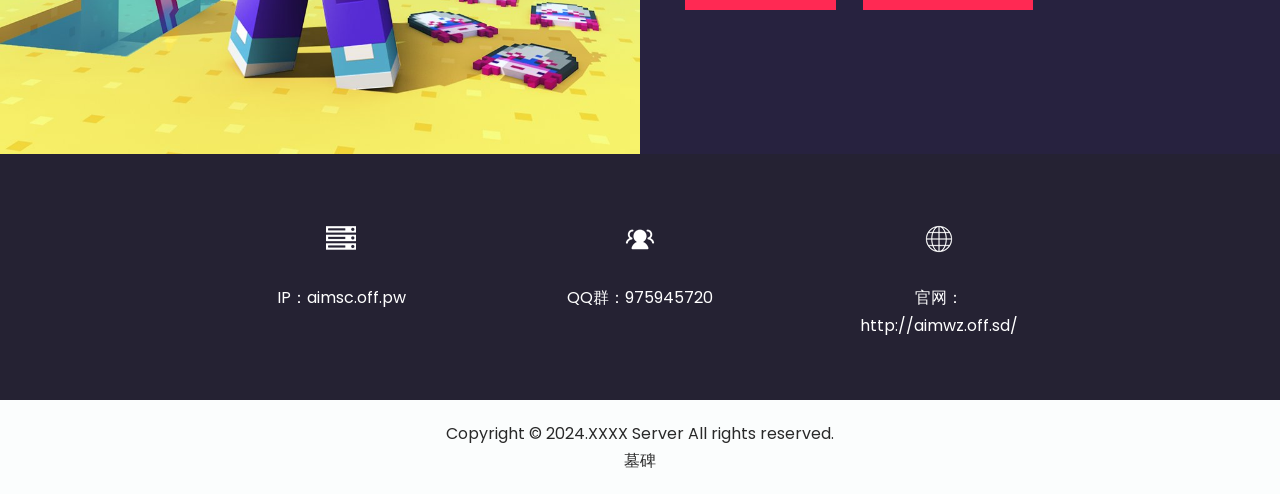
==== commit 4bd15873: "Update index.html" ====
--- a/index.html
+++ b/index.html
@@ -55,7 +55,7 @@
               </li>
 
               <li class="nav-item">
-                <a class="nav-link"> 客户端下载</a>
+                <a class="nav-link" href="https://fwqfzqaz.github.io/aimwz/"> 我们的团队</a>
               </li>
             </ul>
           </div>
@@ -449,4 +449,4 @@
 
 
 </body>
-</html>+</html>
